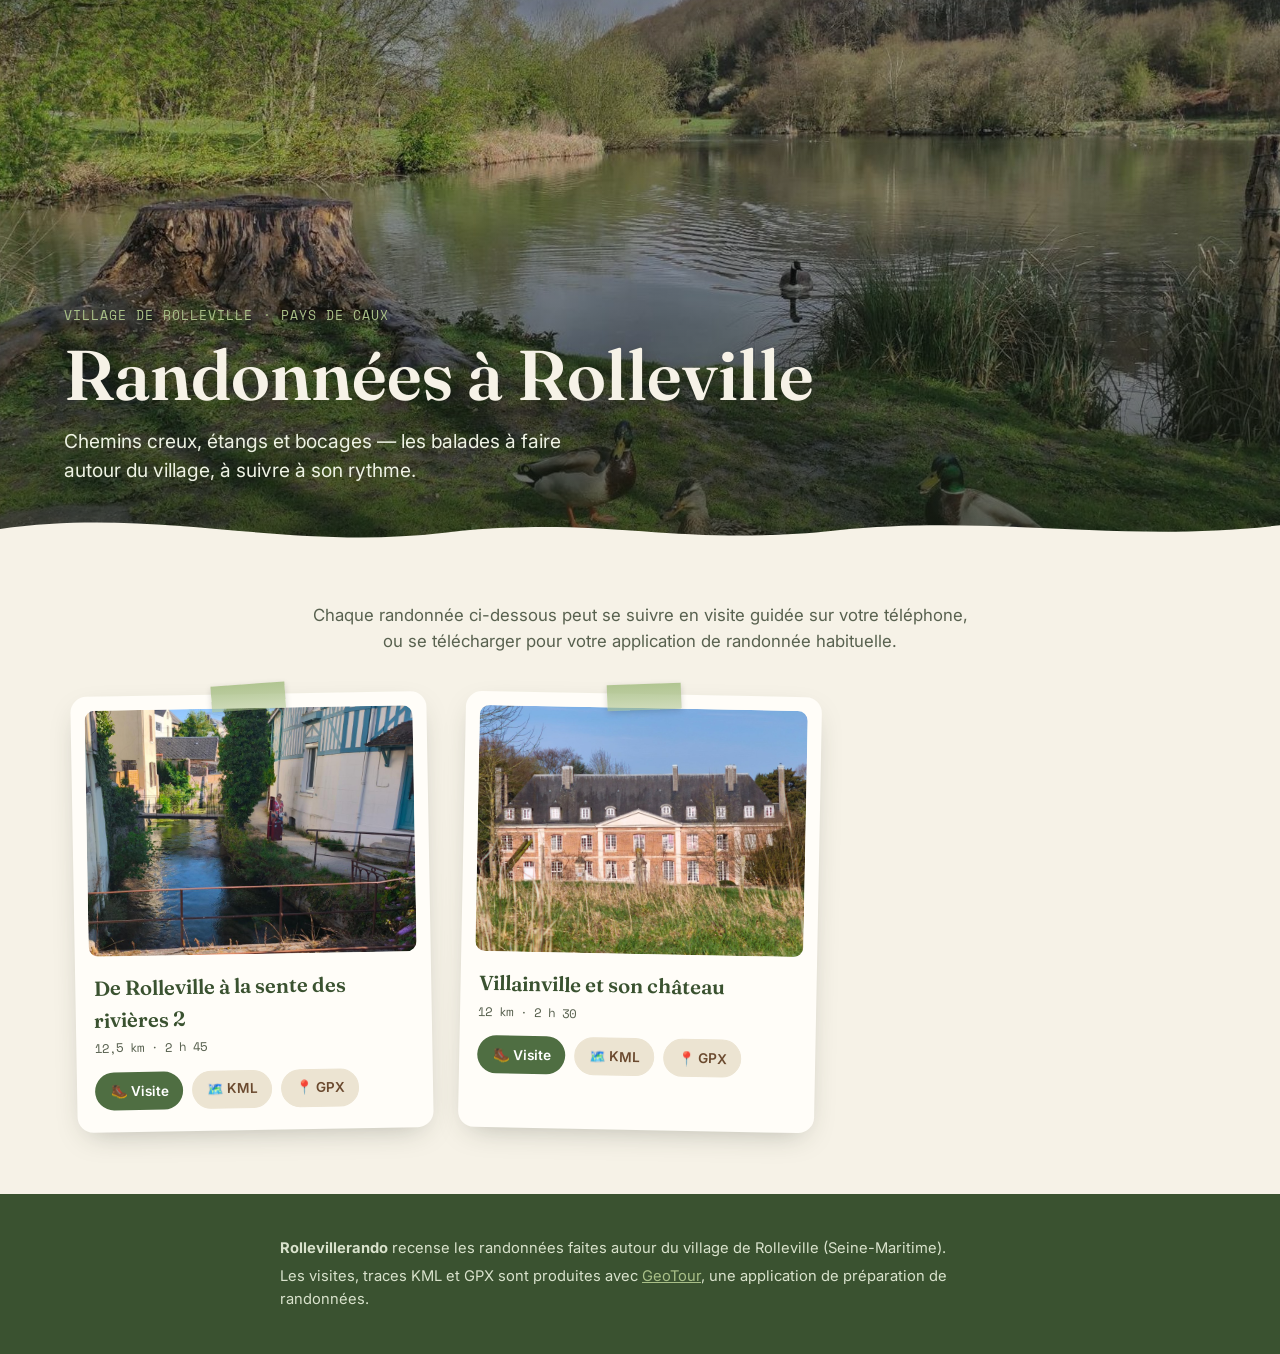
==== index.html @ b8d80dc2 "Add files via upload" ====
<!DOCTYPE html>
<html lang="fr">
<head>
<meta charset="UTF-8">
<meta name="viewport" content="width=device-width, initial-scale=1">
<title>Randonnées à Rolleville</title>
<meta name="description" content="Les randonnées autour du village de Rolleville : visites guidées, traces KML et GPX.">
<meta name="theme-color" content="#5c7a4e">

<link rel="manifest" href="manifest.json">
<link rel="icon" href="icons/favicon-32.png" sizes="32x32">
<link rel="apple-touch-icon" href="icons/apple-touch-icon.png">

<link rel="preconnect" href="https://fonts.googleapis.com">
<link rel="preconnect" href="https://fonts.gstatic.com" crossorigin>
<link href="https://fonts.googleapis.com/css2?family=Fraunces:ital,opsz,wght@0,9..144,400;0,9..144,600;1,9..144,500;1,9..144,600&family=Inter:wght@400;500;600&family=Space+Mono:wght@400;700&display=swap" rel="stylesheet">

<link rel="stylesheet" href="style.css">
</head>
<body>

<div id="dl-bar" class="dl-bar" hidden aria-hidden="true">
  <div id="dl-bar-fill" class="dl-bar__fill"></div>
</div>

<header class="hero">
  <div class="hero__img" style="background-image:url('img/etang-rolleville.jpg')"></div>
  <div class="hero__veil"></div>
  <div class="hero__content">
    <p class="hero__eyebrow">Village de Rolleville · Pays de Caux</p>
    <h1 class="hero__title">Randonnées à&nbsp;Rolleville</h1>
    <p class="hero__tagline">Chemins creux, étangs et bocages — les balades à faire autour du village, à suivre à son rythme.</p>
  </div>
  <svg class="hero__path" viewBox="0 0 1440 80" preserveAspectRatio="none" aria-hidden="true">
    <path d="M0,40 C180,10 320,70 500,45 C680,20 760,65 940,42 C1120,20 1260,60 1440,35 L1440,80 L0,80 Z"></path>
  </svg>
</header>

<main>
  <section class="intro">
    <p>Chaque randonnée ci-dessous peut se suivre en visite guidée sur votre téléphone, ou se télécharger pour votre application de randonnée habituelle.</p>
  </section>

  <section id="randonnees" class="grid" aria-live="polite">
    <p class="loading">Chargement des randonnées…</p>
  </section>
</main>

<footer class="about">
  <div class="about__inner">
    <p><strong>Rollevillerando</strong> recense les randonnées faites autour du village de Rolleville (Seine-Maritime).</p>
    <p>Les visites, traces KML et GPX sont produites avec <a href="https://bernardhoyez.github.io/geotour" target="_blank" rel="noopener">GeoTour</a>, une application de préparation de randonnées.</p>
  </div>
</footer>

<script src="app.js"></script>
<script>
if ('serviceWorker' in navigator) {
  window.addEventListener('load', () => navigator.serviceWorker.register('sw.js'));
}
</script>
</body>
</html>
---- style.css ----
:root {
  --moss: #4f6e42;
  --moss-dark: #3a5230;
  --sage: #a9c088;
  --parchment: #f6f2e7;
  --parchment-deep: #ece4d2;
  --bark: #6b4a2f;
  --rust: #c97a3a;
  --rust-deep: #a85f27;
  --ink: #2c3527;
  --ink-soft: #58614f;

  --font-display: 'Fraunces', serif;
  --font-body: 'Inter', sans-serif;
  --font-mono: 'Space Mono', monospace;

  --radius: 16px;
  --shadow: 0 10px 30px -12px rgba(44, 53, 39, 0.35);
}

* { box-sizing: border-box; }

html { scroll-behavior: smooth; }

body {
  margin: 0;
  background: var(--parchment);
  color: var(--ink);
  font-family: var(--font-body);
  line-height: 1.55;
  -webkit-font-smoothing: antialiased;
}

a { color: var(--rust-deep); }
a:focus-visible, button:focus-visible { outline: 3px solid var(--rust); outline-offset: 2px; }

/* ---------- Barre de progression (téléchargement de la visite) ---------- */

.dl-bar {
  position: fixed;
  top: 0;
  left: 0;
  width: 100%;
  height: 4px;
  background: rgba(44, 53, 39, 0.12);
  z-index: 999;
}

.dl-bar__fill {
  height: 100%;
  width: 0%;
  background: linear-gradient(90deg, var(--moss), var(--rust));
  transition: width 0.2s ease;
}

.dl-bar--indeterminate .dl-bar__fill {
  animation: dl-bar-slide 1.1s ease-in-out infinite;
}

@keyframes dl-bar-slide {
  0% { transform: translateX(-100%); }
  100% { transform: translateX(280%); }
}

/* ---------- Hero ---------- */

.hero {
  position: relative;
  min-height: 62vh;
  display: flex;
  align-items: flex-end;
  overflow: hidden;
}

.hero__img {
  position: absolute;
  inset: 0;
  background-size: cover;
  background-position: center 60%;
  transform: scale(1.03);
}

.hero__veil {
  position: absolute;
  inset: 0;
  background:
    linear-gradient(180deg, rgba(24, 32, 20, 0.35) 0%, rgba(24, 32, 20, 0.15) 30%, rgba(24, 32, 20, 0.55) 78%, rgba(24, 32, 20, 0.72) 100%);
}

.hero__content {
  position: relative;
  z-index: 2;
  padding: 0 clamp(1.25rem, 5vw, 4rem) 4.5rem;
  max-width: 900px;
  color: var(--parchment);
}

.hero__eyebrow {
  font-family: var(--font-mono);
  font-size: 0.8rem;
  letter-spacing: 0.08em;
  text-transform: uppercase;
  color: var(--sage);
  margin: 0 0 0.75rem;
}

.hero__title {
  font-family: var(--font-display);
  font-weight: 600;
  font-size: clamp(2rem, 8vw, 4.4rem);
  line-height: 1.05;
  margin: 0 0 0.9rem;
  text-shadow: 0 2px 18px rgba(0, 0, 0, 0.25);
  overflow-wrap: break-word;
}

.hero__tagline {
  font-size: clamp(1rem, 1.6vw, 1.2rem);
  max-width: 46ch;
  color: #eef2e4;
  margin: 0;
}

.hero__path {
  position: absolute;
  bottom: -1px;
  left: 0;
  width: 100%;
  height: 60px;
  z-index: 3;
}
.hero__path path { fill: var(--parchment); }

/* ---------- Intro ---------- */

.intro {
  max-width: 720px;
  margin: 2.75rem auto 0.5rem;
  padding: 0 1.5rem;
  text-align: center;
  color: var(--ink-soft);
  font-size: 1.05rem;
}

/* ---------- Grid ---------- */

.grid {
  max-width: 1180px;
  margin: 2.5rem auto 4rem;
  padding: 0 1.5rem;
  display: grid;
  grid-template-columns: repeat(auto-fill, minmax(280px, 1fr));
  gap: 2.4rem 2rem;
}

.loading, .empty, .error {
  grid-column: 1 / -1;
  text-align: center;
  font-family: var(--font-mono);
  color: var(--ink-soft);
  padding: 2rem 0;
}

/* ---------- Card ---------- */

.card {
  position: relative;
  background: #fffdf8;
  border-radius: var(--radius);
  box-shadow: var(--shadow);
  padding-bottom: 1.4rem;
  transform: rotate(var(--tilt, -1deg));
  transition: transform 0.25s ease, box-shadow 0.25s ease;
}

.card:nth-child(even) { --tilt: 1.1deg; }
.card:nth-child(3n) { --tilt: -0.6deg; }

.card:hover {
  transform: rotate(0deg) translateY(-4px);
  box-shadow: 0 16px 34px -10px rgba(44, 53, 39, 0.4);
}

.card__tape {
  position: absolute;
  top: -10px;
  left: 50%;
  transform: translateX(-50%) rotate(-3deg);
  width: 74px;
  height: 26px;
  background: linear-gradient(180deg, rgba(169, 192, 136, 0.9), rgba(169, 192, 136, 0.55));
  box-shadow: 0 2px 6px rgba(0,0,0,0.15);
  z-index: 2;
}

.card__photo-wrap {
  margin: 0.9rem 0.9rem 0;
  border-radius: 10px;
  overflow: hidden;
  aspect-ratio: 4 / 3;
  background: var(--parchment-deep);
}

.card__photo {
  width: 100%;
  height: 100%;
  object-fit: cover;
  display: block;
}

.card__body {
  padding: 1rem 1.15rem 0;
}

.card__title {
  font-family: var(--font-display);
  font-weight: 600;
  font-size: 1.28rem;
  margin: 0 0 0.2rem;
  color: var(--moss-dark);
}

.card__meta {
  font-family: var(--font-mono);
  font-size: 0.78rem;
  color: var(--ink-soft);
  margin: 0 0 0.9rem;
}

.card__links {
  display: flex;
  flex-wrap: wrap;
  gap: 0.55rem;
}

.pill {
  display: inline-flex;
  align-items: center;
  gap: 0.4rem;
  font-family: var(--font-body);
  font-weight: 600;
  font-size: 0.85rem;
  text-decoration: none;
  padding: 0.45rem 0.85rem;
  border-radius: 999px;
  transition: transform 0.15s ease, background 0.15s ease;
  border: 1.5px solid transparent;
}

.pill:hover { transform: translateY(-1px); }

.pill--visite {
  background: var(--moss);
  color: #fff;
  font-family: var(--font-body);
  cursor: pointer;
  border: none;
  min-width: 5.5rem;
  justify-content: center;
}
.pill--visite:hover { background: var(--moss-dark); }

.pill--visite:disabled,
.pill--visite.pill--loading {
  cursor: wait;
  opacity: 0.88;
  background: var(--moss-dark);
}

.pill--kml, .pill--gpx {
  background: transparent;
  color: var(--bark);
  border-color: var(--parchment-deep);
  background: var(--parchment-deep);
}
.pill--kml:hover, .pill--gpx:hover {
  background: var(--rust);
  color: #fff;
}

/* ---------- Footer ---------- */

.about {
  background: var(--moss-dark);
  color: #eef2e4;
  padding: 2.4rem 1.5rem;
}

.about__inner {
  max-width: 720px;
  margin: 0 auto;
  font-size: 0.92rem;
  color: #d9e2cc;
}

.about__inner p { margin: 0.3rem 0; }
.about__inner a { color: var(--sage); }

/* ---------- Responsive ---------- */

@media (max-width: 480px) {
  .hero { min-height: 52vh; }
  .card { transform: none !important; }
}

@media (prefers-reduced-motion: reduce) {
  * { transition: none !important; scroll-behavior: auto !important; }
}
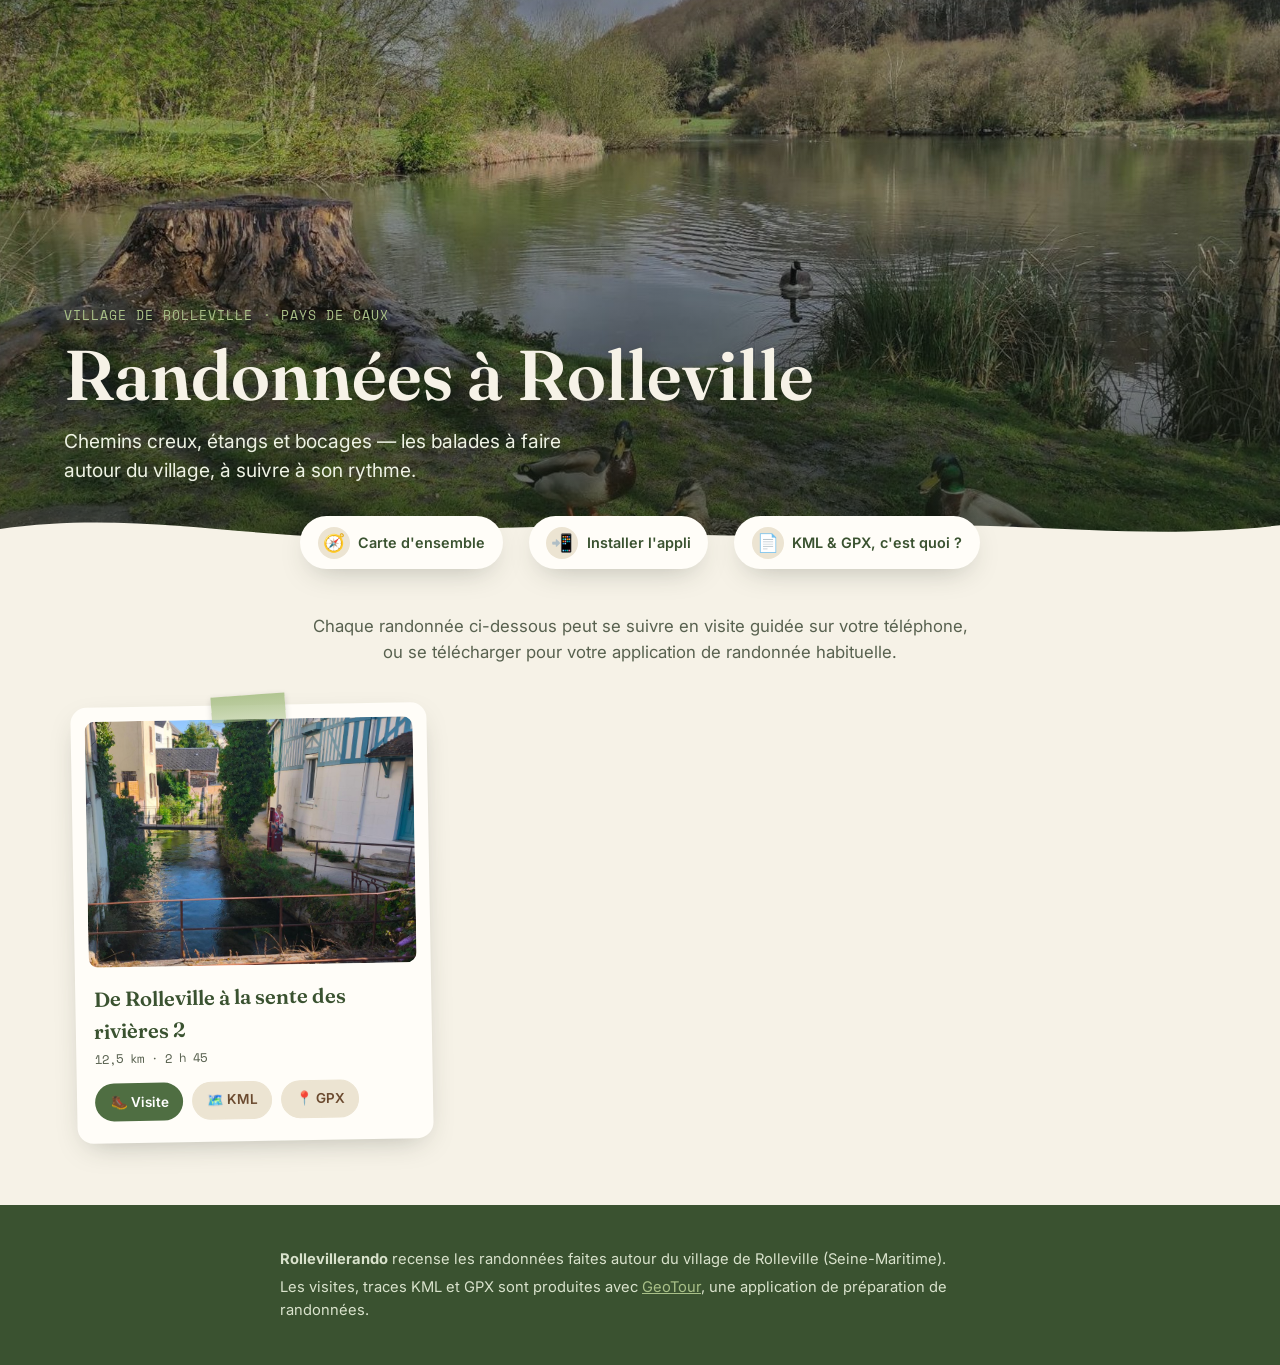
==== commit 97697749: "Add files via upload" ====
--- a/index.html
+++ b/index.html
@@ -36,6 +36,21 @@
   </svg>
 </header>
 
+<nav class="quicklinks" aria-label="Raccourcis">
+  <a class="quicklink" href="carte.html">
+    <span class="quicklink__icon" aria-hidden="true">🧭</span>
+    <span class="quicklink__label">Carte d'ensemble</span>
+  </a>
+  <a class="quicklink" href="installation.html">
+    <span class="quicklink__icon" aria-hidden="true">📲</span>
+    <span class="quicklink__label">Installer l'appli</span>
+  </a>
+  <a class="quicklink" href="kml-gpx.html">
+    <span class="quicklink__icon" aria-hidden="true">📄</span>
+    <span class="quicklink__label">KML &amp; GPX, c'est quoi ?</span>
+  </a>
+</nav>
+
 <main>
   <section class="intro">
     <p>Chaque randonnée ci-dessous peut se suivre en visite guidée sur votre téléphone, ou se télécharger pour votre application de randonnée habituelle.</p>
--- a/style.css
+++ b/style.css
@@ -131,6 +131,58 @@
 }
 .hero__path path { fill: var(--parchment); }
 
+/* ---------- Raccourcis (bandeau d'icônes) ---------- */
+
+.quicklinks {
+  position: relative;
+  z-index: 4;
+  display: flex;
+  justify-content: center;
+  gap: clamp(0.6rem, 3vw, 1.6rem);
+  margin: -2.6rem auto 0;
+  padding: 0 1rem;
+  max-width: 760px;
+  flex-wrap: wrap;
+}
+
+.quicklink {
+  display: flex;
+  align-items: center;
+  gap: 0.55rem;
+  background: #fffdf8;
+  color: var(--moss-dark);
+  text-decoration: none;
+  padding: 0.65rem 1.1rem;
+  border-radius: 999px;
+  box-shadow: var(--shadow);
+  font-family: var(--font-body);
+  font-weight: 600;
+  font-size: 0.9rem;
+  transition: transform 0.2s ease, box-shadow 0.2s ease;
+}
+
+.quicklink:hover {
+  transform: translateY(-2px);
+  box-shadow: 0 14px 30px -12px rgba(44, 53, 39, 0.45);
+}
+
+.quicklink__icon {
+  display: inline-flex;
+  align-items: center;
+  justify-content: center;
+  width: 2rem;
+  height: 2rem;
+  border-radius: 50%;
+  background: var(--parchment-deep);
+  font-size: 1.1rem;
+  flex-shrink: 0;
+}
+
+@media (max-width: 560px) {
+  .quicklink span.quicklink__label { display: none; }
+  .quicklink { padding: 0.65rem; }
+}
+
 /* ---------- Intro ---------- */
 
 .intro {
@@ -179,6 +231,15 @@
 .card:hover {
   transform: rotate(0deg) translateY(-4px);
   box-shadow: 0 16px 34px -10px rgba(44, 53, 39, 0.4);
+}
+
+.card--highlight {
+  animation: card-highlight 2.2s ease;
+}
+
+@keyframes card-highlight {
+  0%, 100% { box-shadow: var(--shadow); }
+  25% { box-shadow: 0 0 0 4px var(--rust), 0 16px 34px -10px rgba(44, 53, 39, 0.4); }
 }
 
 .card__tape {
@@ -296,7 +357,208 @@
 .about__inner p { margin: 0.3rem 0; }
 .about__inner a { color: var(--sage); }
 
-/* ---------- Responsive ---------- */
+/* ---------- Sous-pages (carte, installation, kml-gpx) ---------- */
+
+.subheader {
+  background: var(--moss-dark);
+  color: #eef2e4;
+  padding: 1.1rem 1.5rem;
+  display: flex;
+  align-items: center;
+  gap: 1rem;
+  flex-wrap: wrap;
+}
+
+.subheader__back {
+  color: #eef2e4;
+  text-decoration: none;
+  font-family: var(--font-body);
+  font-weight: 600;
+  font-size: 0.9rem;
+  opacity: 0.9;
+  white-space: nowrap;
+}
+.subheader__back:hover { opacity: 1; text-decoration: underline; }
+
+.subheader__title {
+  font-family: var(--font-display);
+  font-weight: 600;
+  font-size: 1.15rem;
+  margin: 0;
+}
+
+.page {
+  max-width: 760px;
+  margin: 0 auto;
+  padding: 2.5rem 1.5rem 4rem;
+}
+
+.page h1 {
+  font-family: var(--font-display);
+  font-weight: 600;
+  font-size: clamp(1.7rem, 4vw, 2.4rem);
+  color: var(--moss-dark);
+  margin: 0 0 0.4rem;
+}
+
+.page__lead {
+  color: var(--ink-soft);
+  font-size: 1.05rem;
+  margin: 0 0 2.2rem;
+}
+
+.page h2 {
+  font-family: var(--font-display);
+  font-weight: 600;
+  font-size: 1.35rem;
+  color: var(--moss-dark);
+  margin: 2.2rem 0 0.8rem;
+}
+
+.page p { margin: 0 0 1rem; }
+
+/* Étapes d'installation, par plateforme */
+
+.platform {
+  background: #fffdf8;
+  border-radius: var(--radius);
+  box-shadow: var(--shadow);
+  padding: 1.4rem 1.5rem;
+  margin-bottom: 1.6rem;
+}
+
+.platform__title {
+  display: flex;
+  align-items: center;
+  gap: 0.6rem;
+  font-family: var(--font-display);
+  font-weight: 600;
+  font-size: 1.2rem;
+  color: var(--moss-dark);
+  margin: 0 0 0.9rem;
+}
+
+.platform ol {
+  margin: 0;
+  padding-left: 1.3rem;
+}
+.platform li { margin-bottom: 0.5rem; }
+.platform li:last-child { margin-bottom: 0; }
+
+/* Fiches définition (KML / GPX) */
+
+.deffiche {
+  background: #fffdf8;
+  border-radius: var(--radius);
+  box-shadow: var(--shadow);
+  padding: 1.4rem 1.5rem;
+  margin-bottom: 1.4rem;
+}
+
+.deffiche__title {
+  font-family: var(--font-mono);
+  font-weight: 700;
+  font-size: 1.05rem;
+  color: var(--rust-deep);
+  margin: 0 0 0.6rem;
+}
+
+.applist {
+  display: flex;
+  flex-wrap: wrap;
+  gap: 0.5rem;
+  margin: 0.8rem 0 0;
+  padding: 0;
+  list-style: none;
+}
+.applist li {
+  background: var(--parchment-deep);
+  color: var(--bark);
+  font-size: 0.85rem;
+  padding: 0.3rem 0.7rem;
+  border-radius: 999px;
+}
+
+/* Page carte d'ensemble */
+
+.map-page {
+  display: flex;
+  flex-direction: column;
+  height: calc(100vh - 62px); /* 62px ≈ hauteur du .subheader */
+}
+
+#overview-map {
+  flex: 1;
+  min-height: 320px;
+  background: var(--parchment-deep);
+}
+
+.legend {
+  background: #fffdf8;
+  border-top: 1px solid var(--parchment-deep);
+  max-height: 34vh;
+  overflow-y: auto;
+  padding: 0.75rem 1rem;
+}
+
+.legend__item {
+  display: flex;
+  align-items: center;
+  gap: 0.65rem;
+  width: 100%;
+  background: none;
+  border: none;
+  text-align: left;
+  padding: 0.55rem 0.3rem;
+  font-family: var(--font-body);
+  font-size: 0.92rem;
+  color: var(--ink);
+  cursor: pointer;
+  border-radius: 8px;
+}
+.legend__item:hover { background: var(--parchment-deep); }
+
+.legend__swatch {
+  width: 14px;
+  height: 14px;
+  border-radius: 4px;
+  flex-shrink: 0;
+}
+
+.legend__meta {
+  font-family: var(--font-mono);
+  font-size: 0.75rem;
+  color: var(--ink-soft);
+  margin-left: auto;
+  padding-left: 0.5rem;
+  white-space: nowrap;
+}
+
+.map-loading, .map-empty {
+  position: absolute;
+  inset: 0;
+  display: flex;
+  align-items: center;
+  justify-content: center;
+  font-family: var(--font-mono);
+  color: var(--ink-soft);
+  background: var(--parchment-deep);
+  text-align: center;
+  padding: 1rem;
+}
+
+@media (min-width: 760px) {
+  .map-page { flex-direction: row; }
+  .legend {
+    order: -1;
+    width: 320px;
+    max-height: none;
+    border-top: none;
+    border-right: 1px solid var(--parchment-deep);
+    overflow-y: auto;
+  }
+}
+
 
 @media (max-width: 480px) {
   .hero { min-height: 52vh; }
